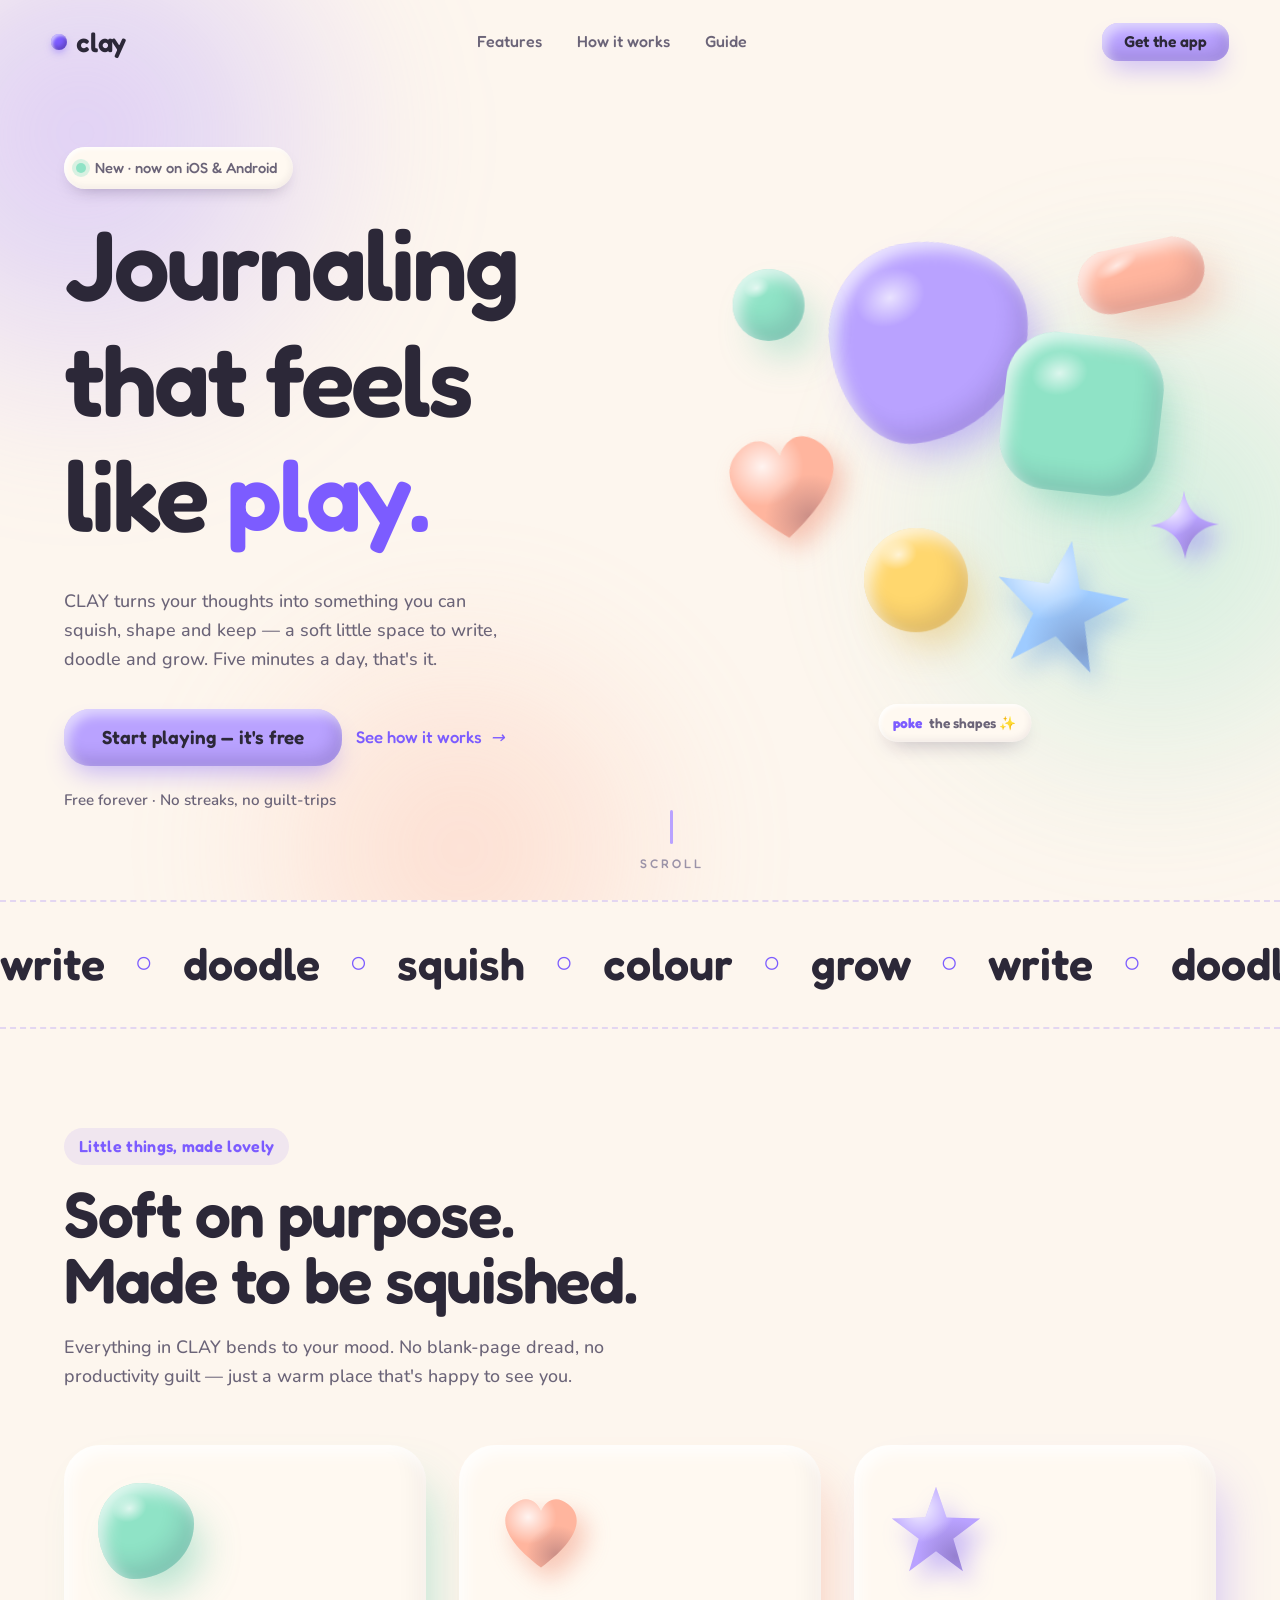
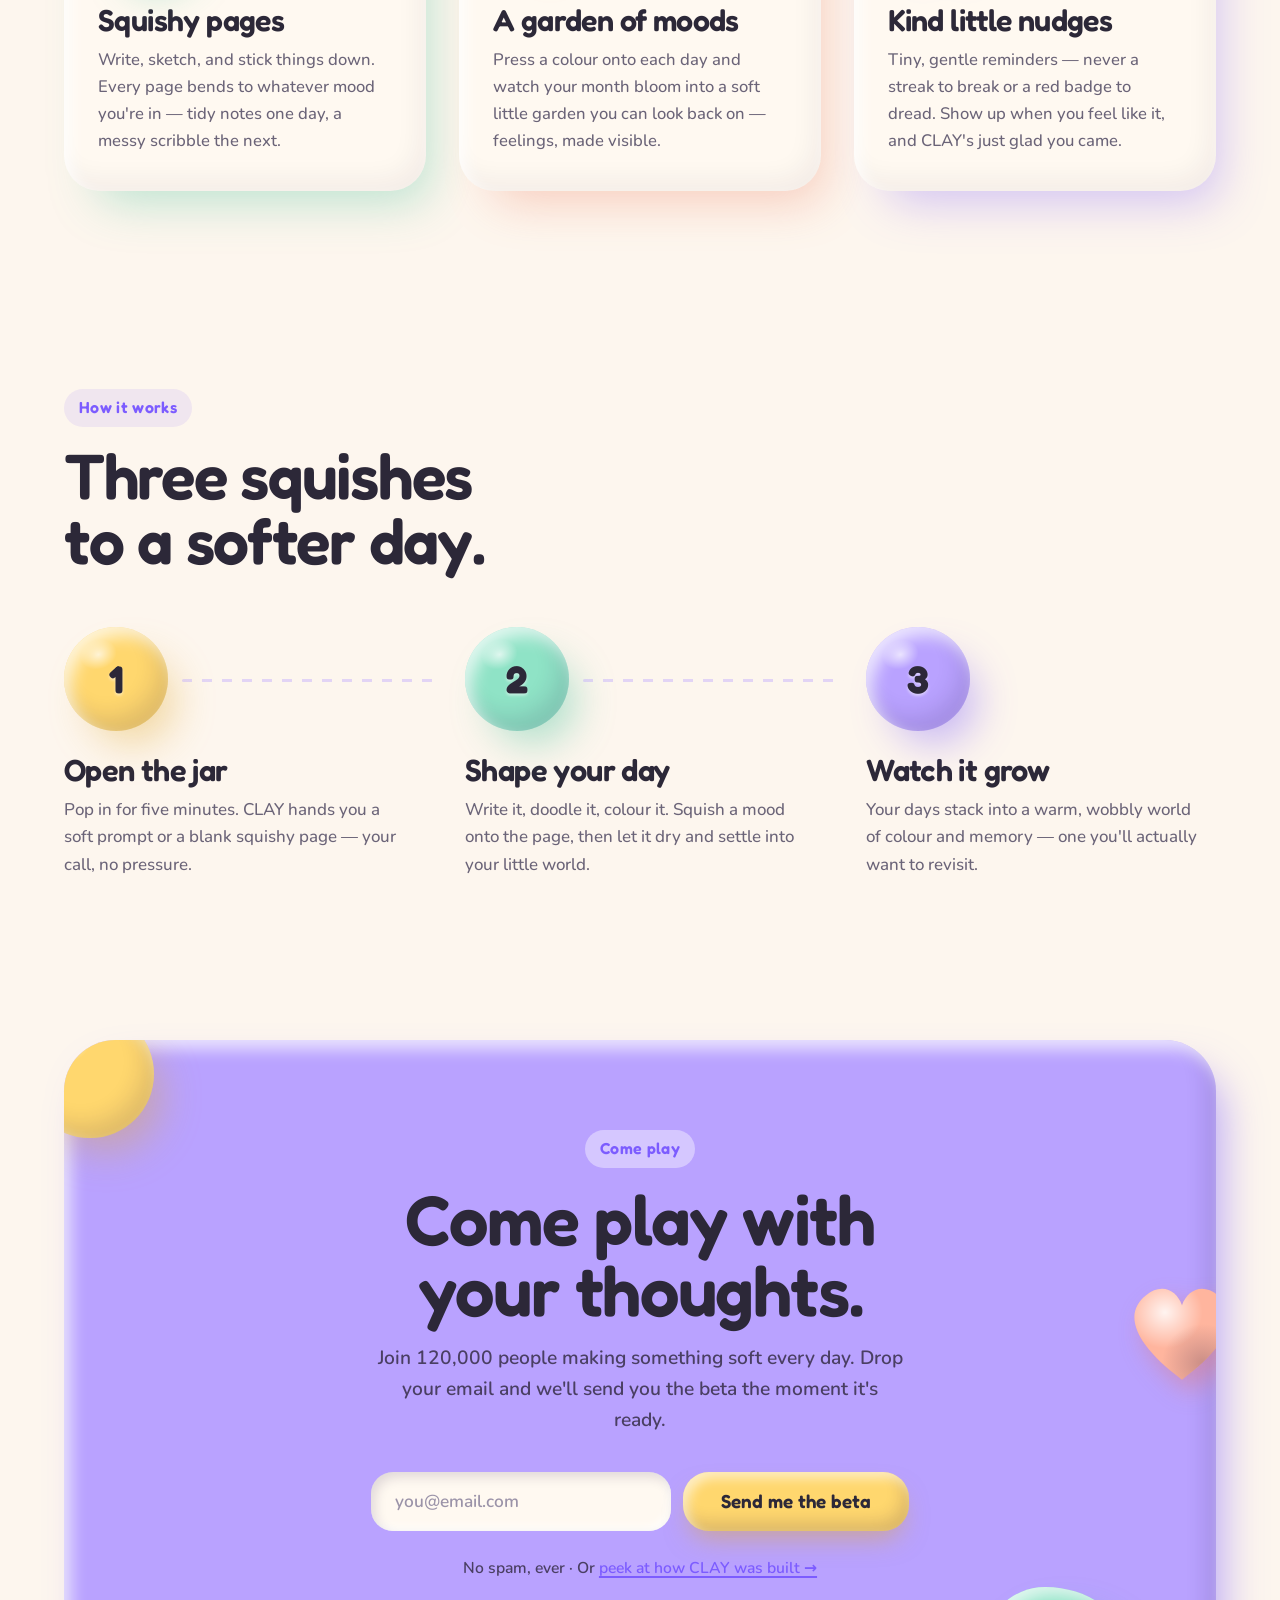
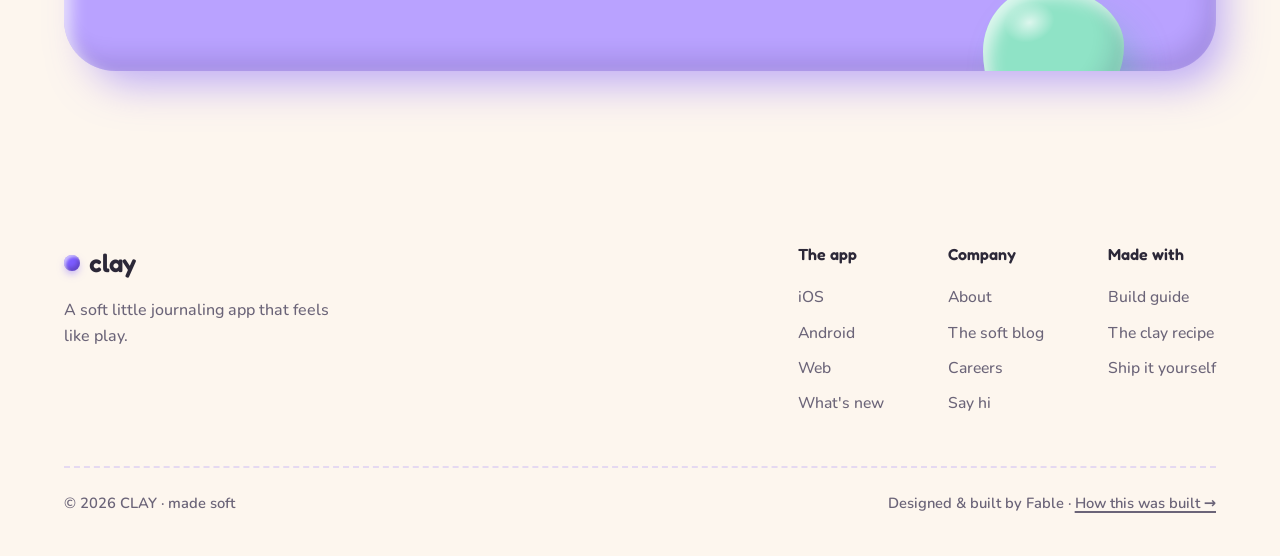
==== index.html @ 8eb6b9f1 "Ship fable-clay" ====
<!doctype html>
<html lang="en">
<head>
<meta charset="utf-8" />
<meta name="viewport" content="width=device-width, initial-scale=1" />
<title>CLAY — Journaling that feels like play</title>
<meta name="description" content="CLAY is a soft little journaling app that feels like play. Write, doodle and colour five minutes a day — no streaks, no pressure, just a warm wobbly world you'll want to revisit." />
<meta name="theme-color" content="#fdf6ee" />
<meta property="og:title" content="CLAY — Journaling that feels like play" />
<meta property="og:description" content="A soft little space to write, doodle and grow. Five minutes a day, no pressure." />
<link rel="preconnect" href="https://fonts.googleapis.com" />
<link rel="preconnect" href="https://fonts.gstatic.com" crossorigin />
<link href="https://fonts.googleapis.com/css2?family=Fredoka:wght@400;500;600;700&family=Nunito:wght@400;500;600;700;800&display=swap" rel="stylesheet" />
<link rel="stylesheet" href="./styles.css" />
</head>
<body>

<!-- shared clay gradients (highlight + press) used by the SVG star & heart shapes -->
<svg class="svg-defs" width="0" height="0" aria-hidden="true" focusable="false">
  <defs>
    <radialGradient id="clay-hi" cx="32%" cy="26%" r="72%">
      <stop offset="0%" stop-color="rgba(255,255,255,.85)" />
      <stop offset="55%" stop-color="rgba(255,255,255,0)" />
    </radialGradient>
    <radialGradient id="clay-lo" cx="72%" cy="82%" r="70%">
      <stop offset="0%" stop-color="rgba(34,18,58,.24)" />
      <stop offset="62%" stop-color="rgba(34,18,58,0)" />
    </radialGradient>
    <path id="geo-heart" d="M50 88 C 12 60, 4 36, 22 22 C 34 12, 46 18, 50 30 C 54 18, 66 12, 78 22 C 96 36, 88 60, 50 88 Z" />
    <polygon id="geo-star" points="50,4 61,36 96,37 68,58 78,92 50,71 22,92 32,58 4,37 39,36" />
    <path id="geo-spark" d="M50 6 C 54 32, 68 46, 94 50 C 68 54, 54 68, 50 94 C 46 68, 32 54, 6 50 C 32 46, 46 32, 50 6 Z" />
  </defs>
</svg>

<div class="bg-blobs" aria-hidden="true">
  <span class="bg-blob b1"></span>
  <span class="bg-blob b2"></span>
  <span class="bg-blob b3"></span>
</div>

<header class="nav" id="nav">
  <a class="brand" href="./" aria-label="CLAY home">
    <span class="brand-dot" aria-hidden="true"></span>
    clay
  </a>
  <nav class="nav-links" aria-label="Primary">
    <a href="#features">Features</a>
    <a href="#how">How it works</a>
    <a href="./guide/">Guide</a>
  </nav>
  <a class="clay-btn clay-btn-sm nav-cta" href="#get"><span>Get the app</span></a>
</header>

<main>
  <section class="hero">
    <div class="hero-inner">
      <div class="hero-copy">
        <p class="pill reveal">
          <span class="pill-dot" aria-hidden="true"></span>
          New · now on iOS &amp; Android
        </p>
        <h1 class="hero-title">
          <span class="line"><span>Journaling</span></span>
          <span class="line"><span>that feels</span></span>
          <span class="line"><span>like <em>play.</em></span></span>
        </h1>
        <p class="hero-sub reveal">CLAY turns your thoughts into something you can squish, shape
          and keep — a soft little space to write, doodle and grow. Five minutes a day, that's it.</p>
        <div class="hero-cta reveal">
          <a class="clay-btn clay-btn-lg" href="#get"><span>Start playing — it's free</span></a>
          <a class="clay-link" href="#how"><span>See how it works</span><i aria-hidden="true">→</i></a>
        </div>
        <p class="hero-note reveal">Free forever · No streaks, no guilt-trips</p>
      </div>

      <div class="hero-play reveal" aria-hidden="true">
        <div class="shape" data-depth="7" data-rot="-8" style="--x:26%;--y:2%;--w:clamp(112px,16vw,200px)">
          <div class="shape-in clay clay-blob t-lilac"></div>
        </div>
        <div class="shape" data-depth="12" data-rot="6" style="--x:60%;--y:22%;--w:clamp(94px,13vw,158px)">
          <div class="shape-in clay clay-squircle t-mint"></div>
        </div>
        <div class="shape" data-depth="16" data-rot="-5" style="--x:4%;--y:40%;--w:clamp(100px,12vw,140px)">
          <svg class="shape-in svg-clay t-peach" viewBox="0 0 100 100" aria-hidden="true">
            <use href="#geo-heart" class="s-base" />
            <use href="#geo-heart" fill="url(#clay-hi)" />
            <use href="#geo-heart" fill="url(#clay-lo)" />
          </svg>
        </div>
        <div class="shape" data-depth="14" data-rot="10" style="--x:56%;--y:60%;--w:clamp(104px,12.5vw,144px)">
          <svg class="shape-in svg-clay t-sky" viewBox="0 0 100 100" aria-hidden="true">
            <use href="#geo-star" class="s-base" />
            <use href="#geo-star" fill="url(#clay-hi)" />
            <use href="#geo-star" fill="url(#clay-lo)" />
          </svg>
        </div>
        <div class="shape" data-depth="22" data-rot="0" style="--x:32%;--y:58%;--w:clamp(76px,9vw,104px)">
          <div class="shape-in clay clay-circle t-sun"></div>
        </div>
        <div class="shape" data-depth="10" data-rot="-14" style="--x:74%;--y:2%;--w:clamp(92px,11vw,128px);--h:clamp(48px,5.5vw,64px)">
          <div class="shape-in clay clay-pill t-peach"></div>
        </div>
        <div class="shape" data-depth="26" data-rot="0" style="--x:8%;--y:10%;--w:clamp(50px,6vw,72px)">
          <div class="shape-in clay clay-circle t-mint"></div>
        </div>
        <div class="shape" data-depth="18" data-rot="0" style="--x:86%;--y:52%;--w:clamp(56px,6.5vw,78px)">
          <svg class="shape-in svg-clay t-lilac" viewBox="0 0 100 100" aria-hidden="true">
            <use href="#geo-spark" class="s-base" />
            <use href="#geo-spark" fill="url(#clay-hi)" />
            <use href="#geo-spark" fill="url(#clay-lo)" />
          </svg>
        </div>
        <p class="poke-hint"><b>poke</b> the shapes ✨</p>
      </div>
    </div>

    <div class="scroll-cue reveal" aria-hidden="true"><span></span>scroll</div>
  </section>

  <section class="sticker-strip" aria-hidden="true">
    <div class="sticker-track">
      <span>write</span><b>◦</b><span>doodle</span><b>◦</b><span>squish</span><b>◦</b><span>colour</span><b>◦</b><span>grow</span><b>◦</b>
      <span>write</span><b>◦</b><span>doodle</span><b>◦</b><span>squish</span><b>◦</b><span>colour</span><b>◦</b><span>grow</span><b>◦</b>
      <span>write</span><b>◦</b><span>doodle</span><b>◦</b><span>squish</span><b>◦</b><span>colour</span><b>◦</b><span>grow</span><b>◦</b>
    </div>
  </section>

  <section id="features" class="features">
    <div class="section-head">
      <p class="kicker reveal">Little things, made lovely</p>
      <h2 class="reveal">Soft on purpose.<br>Made to be squished.</h2>
      <p class="section-sub reveal">Everything in CLAY bends to your mood. No blank-page dread,
        no productivity guilt — just a warm place that's happy to see you.</p>
    </div>

    <div class="cards">
      <article class="card clay-card t-mint reveal" tabindex="0">
        <div class="card-icon">
          <div class="clay clay-blob t-mint"></div>
        </div>
        <h3>Squishy pages</h3>
        <p>Write, sketch, and stick things down. Every page bends to whatever mood you're in —
          tidy notes one day, a messy scribble the next.</p>
      </article>

      <article class="card clay-card t-peach reveal" tabindex="0">
        <div class="card-icon">
          <svg class="svg-clay t-peach" viewBox="0 0 100 100" aria-hidden="true">
            <use href="#geo-heart" class="s-base" />
            <use href="#geo-heart" fill="url(#clay-hi)" />
            <use href="#geo-heart" fill="url(#clay-lo)" />
          </svg>
        </div>
        <h3>A garden of moods</h3>
        <p>Press a colour onto each day and watch your month bloom into a soft little garden you
          can look back on — feelings, made visible.</p>
      </article>

      <article class="card clay-card t-lilac reveal" tabindex="0">
        <div class="card-icon">
          <svg class="svg-clay t-lilac" viewBox="0 0 100 100" aria-hidden="true">
            <use href="#geo-star" class="s-base" />
            <use href="#geo-star" fill="url(#clay-hi)" />
            <use href="#geo-star" fill="url(#clay-lo)" />
          </svg>
        </div>
        <h3>Kind little nudges</h3>
        <p>Tiny, gentle reminders — never a streak to break or a red badge to dread. Show up when
          you feel like it, and CLAY's just glad you came.</p>
      </article>
    </div>
  </section>

  <section id="how" class="how">
    <div class="section-head">
      <p class="kicker reveal">How it works</p>
      <h2 class="reveal">Three squishes<br>to a softer day.</h2>
    </div>

    <ol class="steps">
      <li class="step reveal">
        <div class="step-bubble">
          <div class="clay clay-circle t-sun"></div>
          <span class="step-no">1</span>
        </div>
        <h3>Open the jar</h3>
        <p>Pop in for five minutes. CLAY hands you a soft prompt or a blank squishy page —
          your call, no pressure.</p>
      </li>
      <li class="step reveal">
        <div class="step-bubble">
          <div class="clay clay-circle t-mint"></div>
          <span class="step-no">2</span>
        </div>
        <h3>Shape your day</h3>
        <p>Write it, doodle it, colour it. Squish a mood onto the page, then let it dry and
          settle into your little world.</p>
      </li>
      <li class="step reveal">
        <div class="step-bubble">
          <div class="clay clay-circle t-lilac"></div>
          <span class="step-no">3</span>
        </div>
        <h3>Watch it grow</h3>
        <p>Your days stack into a warm, wobbly world of colour and memory — one you'll
          actually want to revisit.</p>
      </li>
    </ol>
  </section>

  <section id="get" class="cta">
    <div class="cta-panel clay t-lilac">
      <div class="cta-shapes" aria-hidden="true">
        <div class="clay clay-circle t-sun cta-s1"></div>
        <svg class="svg-clay t-peach cta-s2" viewBox="0 0 100 100"><use href="#geo-heart" class="s-base"/><use href="#geo-heart" fill="url(#clay-hi)"/><use href="#geo-heart" fill="url(#clay-lo)"/></svg>
        <div class="clay clay-blob t-mint cta-s3"></div>
      </div>
      <p class="kicker">Come play</p>
      <h2>Come play with<br>your thoughts.</h2>
      <p class="cta-sub">Join 120,000 people making something soft every day. Drop your email and
        we'll send you the beta the moment it's ready.</p>
      <form class="cta-form" onsubmit="return false;">
        <label class="visually-hidden" for="cta-email">Your email address</label>
        <input id="cta-email" type="email" placeholder="you@email.com" autocomplete="email" />
        <button class="clay-btn clay-btn-lg" type="submit"><span>Send me the beta</span></button>
      </form>
      <p class="cta-note">No spam, ever · Or <a href="./guide/">peek at how CLAY was built →</a></p>
    </div>
  </section>
</main>

<footer class="footer">
  <div class="footer-top">
    <div class="foot-brand">
      <a class="brand" href="./" aria-label="CLAY home"><span class="brand-dot" aria-hidden="true"></span>clay</a>
      <p>A soft little journaling app that feels like play.</p>
    </div>
    <nav class="foot-cols" aria-label="Footer">
      <div class="foot-col">
        <p class="foot-h">The app</p>
        <a href="#get">iOS</a>
        <a href="#get">Android</a>
        <a href="#get">Web</a>
        <a href="#features">What's new</a>
      </div>
      <div class="foot-col">
        <p class="foot-h">Company</p>
        <a href="#how">About</a>
        <a href="#how">The soft blog</a>
        <a href="#get">Careers</a>
        <a href="#get">Say hi</a>
      </div>
      <div class="foot-col">
        <p class="foot-h">Made with</p>
        <a href="./guide/">Build guide</a>
        <a href="./guide/">The clay recipe</a>
        <a href="./guide/">Ship it yourself</a>
      </div>
    </nav>
  </div>
  <div class="footer-bottom">
    <span>© 2026 CLAY · made soft</span>
    <span>Designed &amp; built by Fable · <a href="./guide/">How this was built →</a></span>
  </div>
</footer>

<script src="./main.js"></script>
</body>
</html>
---- styles.css ----
/* ============================================================
   CLAY — claymorphism showcase
   Signature: soft 3D "clay" shapes built purely from CSS
   box-shadows (outer soft drop + inner light highlight +
   inner dark press) on candy pastels over soft cream.
   ============================================================ */

:root{
  --cream:#fdf6ee;
  --cream-2:#fff9f1;
  --ink:#2c2838;
  --ink-soft:#6b6478;
  --ink-faint:#9b93a8;

  --lilac:#b9a2ff;
  --mint:#8fe3c6;
  --peach:#ffb59e;
  --sky:#9ecbff;
  --sun:#ffd76e;
  --grape:#7c5cff;      /* deeper accent for text/links/emphasis */

  /* clay shading — shared across every shape */
  --clay-hi:rgba(255,255,255,.72);
  --clay-lo:rgba(38,20,64,.14);

  --max:1240px;
  --ease:cubic-bezier(.22,1,.36,1);
  --bounce:cubic-bezier(.34,1.56,.64,1);
  --bounce-soft:cubic-bezier(.34,1.4,.64,1);
}

*{box-sizing:border-box;margin:0;padding:0}
html{scroll-behavior:smooth;-webkit-text-size-adjust:100%}
body{
  background:var(--cream);
  color:var(--ink);
  font-family:"Nunito",system-ui,-apple-system,"Segoe UI",sans-serif;
  font-weight:500;
  font-size:clamp(1rem,1.05vw,1.08rem);
  line-height:1.62;
  overflow-x:hidden;
  -webkit-font-smoothing:antialiased;
}
a{color:inherit;text-decoration:none}
h1,h2,h3{font-family:"Fredoka",system-ui,sans-serif;font-weight:600;letter-spacing:-.02em;line-height:1;color:var(--ink)}
em{font-style:normal}
::selection{background:var(--sun);color:var(--ink)}
.visually-hidden{position:absolute!important;width:1px;height:1px;padding:0;margin:-1px;overflow:hidden;clip:rect(0 0 0 0);white-space:nowrap;border:0}
.svg-defs{position:absolute;width:0;height:0;overflow:hidden}

/* soft ambient background blobs */
.bg-blobs{position:fixed;inset:0;z-index:-1;pointer-events:none;overflow:hidden}
.bg-blob{position:absolute;border-radius:50%;filter:blur(60px);opacity:.5}
.bg-blob.b1{width:46vw;height:46vw;left:-12vw;top:-8vw;background:radial-gradient(circle at 40% 40%,var(--lilac),transparent 68%)}
.bg-blob.b2{width:52vw;height:52vw;right:-16vw;top:22vh;background:radial-gradient(circle at 50% 50%,var(--mint),transparent 66%);opacity:.42}
.bg-blob.b3{width:44vw;height:44vw;left:14vw;bottom:-18vw;background:radial-gradient(circle at 50% 50%,var(--peach),transparent 66%);opacity:.4}

/* ---------- tone helpers (set base colour + tinted drop shadow) ---------- */
.t-lilac{--tone:var(--lilac);--sh:rgba(124,92,255,.42)}
.t-mint {--tone:var(--mint); --sh:rgba(56,190,150,.40)}
.t-peach{--tone:var(--peach);--sh:rgba(236,116,84,.38)}
.t-sky  {--tone:var(--sky);  --sh:rgba(96,150,224,.42)}
.t-sun  {--tone:var(--sun);  --sh:rgba(226,168,40,.40)}

/* ============================================================
   THE CLAY RECIPE — the signature technique
   ============================================================ */
.clay{
  background:var(--tone,var(--lilac));
  box-shadow:
    16px 22px 40px -10px var(--sh,rgba(124,92,255,.4)),   /* outer soft drop shadow */
    inset 7px 9px 16px var(--clay-hi),                     /* top-left light highlight */
    inset -9px -13px 22px var(--clay-lo);                  /* bottom-right pressed edge */
}
.clay-blob{border-radius:44% 56% 63% 37% / 46% 42% 58% 54%}
.clay-squircle{border-radius:32%}
.clay-circle{border-radius:50%}
.clay-pill{border-radius:999px}

/* glazed toy sheen — a soft specular speck in the top-left of each solid shape */
.clay-blob,.clay-squircle,.clay-circle,.clay-pill{position:relative;isolation:isolate}
.clay-blob::before,.clay-squircle::before,.clay-circle::before,.clay-pill::before{
  content:"";position:absolute;top:12%;left:15%;width:36%;height:28%;border-radius:50%;
  background:radial-gradient(closest-side,rgba(255,255,255,.92),rgba(255,255,255,0));
  opacity:.75;pointer-events:none;transform:rotate(-18deg)}

/* clay treatment for clip-defying shapes (star / heart / spark) via SVG */
.svg-clay{display:block;width:100%;height:100%;overflow:visible;
  filter:drop-shadow(9px 13px 12px var(--sh,rgba(124,92,255,.4)))}
.svg-clay .s-base{fill:var(--tone,var(--lilac))}

/* ============================================================
   BUTTONS — squishy clay
   ============================================================ */
.clay-btn{
  --tone:var(--lilac);--sh:rgba(124,92,255,.44);
  display:inline-flex;align-items:center;justify-content:center;gap:.5em;
  font-family:"Fredoka",system-ui,sans-serif;font-weight:600;
  color:var(--ink);background:var(--tone);
  border:0;cursor:pointer;line-height:1;text-align:center;
  padding:16px 30px;border-radius:22px;font-size:1.05rem;
  box-shadow:
    0 14px 26px -8px var(--sh),
    inset 5px 6px 12px rgba(255,255,255,.6),
    inset -6px -9px 16px rgba(38,20,64,.16);
  transition:transform .34s var(--bounce),box-shadow .34s var(--ease);
  will-change:transform;
}
.clay-btn:hover{
  transform:translateY(-4px) scale(1.03) rotate(-.5deg);
  box-shadow:
    0 24px 36px -8px var(--sh),
    inset 6px 8px 14px rgba(255,255,255,.72),
    inset -7px -10px 18px rgba(38,20,64,.16);
}
.clay-btn:active{
  transform:translateY(2px) scale(.95);
  box-shadow:
    0 5px 12px -6px var(--sh),
    inset 7px 9px 18px rgba(38,20,64,.22),
    inset -5px -6px 12px rgba(255,255,255,.5);
}
.clay-btn-lg{padding:19px 38px;font-size:1.18rem;border-radius:26px}
.clay-btn-sm{padding:11px 22px;font-size:.98rem;border-radius:16px}

.clay-link{
  display:inline-flex;align-items:center;gap:.5em;
  font-family:"Fredoka",system-ui,sans-serif;font-weight:500;font-size:1.05rem;
  color:var(--grape);padding:14px 6px;
}
.clay-link i{transition:transform .35s var(--bounce)}
.clay-link:hover i{transform:translateX(6px)}

/* ============================================================
   NAV
   ============================================================ */
.nav{
  position:fixed;top:0;left:0;right:0;z-index:100;
  display:flex;align-items:center;justify-content:space-between;gap:18px;
  padding:20px clamp(18px,4vw,52px);
  transition:padding .4s var(--ease),background .4s var(--ease);
}
.nav.scrolled{
  background:rgba(253,246,238,.82);
  backdrop-filter:blur(14px) saturate(1.4);-webkit-backdrop-filter:blur(14px) saturate(1.4);
  padding-top:12px;padding-bottom:12px;
  box-shadow:0 8px 24px -16px rgba(38,20,64,.5);
}
.brand{
  display:inline-flex;align-items:center;gap:9px;
  font-family:"Fredoka",system-ui,sans-serif;font-weight:600;font-size:1.7rem;
  letter-spacing:-.01em;color:var(--ink);
}
.brand-dot{
  width:16px;height:16px;border-radius:50%;background:var(--grape);
  box-shadow:inset 2px 2px 3px rgba(255,255,255,.6),inset -2px -3px 4px rgba(38,20,64,.3),0 4px 8px -2px rgba(124,92,255,.6);
}
.nav-links{display:flex;gap:clamp(14px,2.4vw,34px);align-items:center;
  font-family:"Fredoka",system-ui,sans-serif;font-weight:500;font-size:1rem}
.nav-links a{color:var(--ink-soft);padding:6px 2px;transition:color .25s}
.nav-links a:hover{color:var(--grape)}
.nav-cta{margin-left:4px}
@media(max-width:760px){
  .nav-links{gap:14px;font-size:.94rem}
  .nav-links a:not(:last-child){display:none}   /* keep Guide + brand + CTA */
}

/* ============================================================
   HERO
   ============================================================ */
.hero{
  position:relative;min-height:100svh;display:flex;align-items:center;
  padding:120px clamp(18px,5vw,64px) 60px;
}
.hero-inner{
  width:100%;max-width:var(--max);margin:0 auto;
  display:grid;grid-template-columns:1.05fr .95fr;align-items:center;gap:clamp(24px,4vw,60px);
}
.pill{
  display:inline-flex;align-items:center;gap:9px;
  background:var(--cream-2);color:var(--ink-soft);
  font-family:"Fredoka",system-ui,sans-serif;font-weight:500;font-size:.92rem;
  padding:9px 16px 9px 12px;border-radius:999px;margin-bottom:1.6rem;
  box-shadow:0 8px 18px -10px rgba(38,20,64,.4),inset 2px 2px 4px rgba(255,255,255,.9),inset -2px -3px 6px rgba(38,20,64,.05);
}
.pill-dot{width:10px;height:10px;border-radius:50%;background:var(--mint);
  box-shadow:0 0 0 4px rgba(143,227,198,.35)}
.hero-title{font-size:clamp(2.9rem,8.4vw,6.2rem);line-height:1;letter-spacing:-.03em}
.hero-title .line{display:block;overflow:hidden;padding-bottom:.16em}
.hero-title .line>span{display:inline-block}
.hero-title em{color:var(--grape)}
.hero-sub{max-width:40ch;margin:1.7rem 0 2.2rem;color:var(--ink-soft);font-size:clamp(1.05rem,1.4vw,1.22rem)}
.hero-cta{display:flex;align-items:center;gap:8px;flex-wrap:wrap}
.hero-note{margin-top:1.4rem;color:var(--ink-soft);font-size:.95rem;font-weight:600}

/* the floating clay composition */
.hero-play{position:relative;height:clamp(360px,40vw,560px);pointer-events:none}
.shape{position:absolute;left:var(--x);top:var(--y);width:var(--w);height:var(--h,var(--w));
  will-change:transform;pointer-events:auto;cursor:pointer;touch-action:manipulation;
  -webkit-tap-highlight-color:transparent}
.shape-in{display:block;width:100%;height:100%}
.shape-in.clay{width:100%;height:100%}

/* "poke me" affordance — appears once the hero settles */
.poke-hint{position:absolute;left:50%;bottom:-6px;transform:translateX(-50%);
  display:inline-flex;align-items:center;gap:7px;pointer-events:none;
  font-family:"Fredoka",system-ui,sans-serif;font-weight:600;font-size:.86rem;color:var(--ink-soft);
  background:var(--cream-2);padding:8px 15px;border-radius:999px;white-space:nowrap;
  box-shadow:0 10px 22px -12px rgba(38,20,64,.4),inset 2px 2px 4px rgba(255,255,255,.9),inset -2px -3px 6px rgba(38,20,64,.06)}
.poke-hint b{color:var(--grape);font-weight:700}
.js .poke-hint{opacity:0;transform:translateX(-50%) translateY(10px)}
.hero.loaded .poke-hint{opacity:1;transform:translateX(-50%) translateY(0);
  transition:opacity .8s var(--ease) 1.1s,transform .8s var(--bounce) 1.1s}
@media(pointer:coarse){.poke-hint b::after{content:" (tap!)"}}

.scroll-cue{position:absolute;bottom:26px;left:50%;transform:translateX(-50%);
  display:flex;flex-direction:column;align-items:center;gap:10px;
  font-family:"Fredoka",system-ui,sans-serif;font-size:.78rem;letter-spacing:.24em;
  text-transform:uppercase;color:var(--ink-faint)}
.scroll-cue span{width:3px;height:34px;border-radius:3px;background:var(--lilac);
  animation:cue 2s var(--ease) infinite}
@keyframes cue{0%{transform:scaleY(.3);transform-origin:top;opacity:.5}
  45%{transform:scaleY(1);transform-origin:top;opacity:1}
  55%{transform:scaleY(1);transform-origin:bottom}
  100%{transform:scaleY(.3);transform-origin:bottom;opacity:.5}}

/* ============================================================
   STICKER STRIP (marquee)
   ============================================================ */
.sticker-strip{overflow:hidden;padding:26px 0;white-space:nowrap;
  border-top:2px dashed rgba(124,92,255,.2);border-bottom:2px dashed rgba(124,92,255,.2)}
.sticker-track{display:inline-flex;align-items:center;gap:1.6rem;
  animation:slide 26s linear infinite;
  font-family:"Fredoka",system-ui,sans-serif;font-weight:600;
  font-size:clamp(1.6rem,4.5vw,2.8rem);color:var(--ink)}
.sticker-track b{color:var(--grape);font-weight:400}
@keyframes slide{to{transform:translateX(-33.333%)}}

/* ============================================================
   SECTIONS
   ============================================================ */
section{padding:clamp(72px,11vh,150px) clamp(18px,5vw,64px)}
.section-head{max-width:var(--max);margin:0 auto 3.4rem}
.kicker{display:inline-block;font-family:"Fredoka",system-ui,sans-serif;font-weight:600;
  color:var(--grape);font-size:1rem;letter-spacing:.02em;margin-bottom:1rem;
  background:rgba(124,92,255,.1);padding:6px 15px;border-radius:999px}
h2{font-size:clamp(2.2rem,5.6vw,4rem);line-height:1.02}
.section-sub{max-width:52ch;margin-top:1.3rem;color:var(--ink-soft);font-size:clamp(1.05rem,1.4vw,1.2rem)}

/* ---------- features ---------- */
.features{position:relative}
.cards{max-width:var(--max);margin:0 auto;display:grid;grid-template-columns:repeat(3,1fr);gap:clamp(20px,2.6vw,34px)}
.card{
  --sh:rgba(124,92,255,.34);
  position:relative;background:var(--cream-2);border-radius:36px;
  padding:38px 34px 36px;overflow:hidden;
  box-shadow:
    18px 26px 48px -16px var(--sh),
    inset 6px 8px 16px rgba(255,255,255,.9),
    inset -8px -12px 24px rgba(38,20,64,.05);
  transition:transform .45s var(--bounce-soft),box-shadow .45s var(--ease);
}
.card.t-mint{--sh:rgba(56,190,150,.34)}
.card.t-peach{--sh:rgba(236,116,84,.32)}
.card.t-lilac{--sh:rgba(124,92,255,.34)}
.card:hover,.card:focus-visible{
  transform:translateY(-10px) scale(1.02) rotate(-.6deg);
  box-shadow:
    22px 34px 58px -16px var(--sh),
    inset 6px 8px 16px rgba(255,255,255,.9),
    inset -8px -12px 24px rgba(38,20,64,.05);
}
.card-icon{width:clamp(78px,8vw,96px);height:clamp(78px,8vw,96px);margin-bottom:26px}
.card-icon>.clay{width:100%;height:100%}
.card-icon>.svg-clay{width:100%;height:100%}
.card h3{font-size:clamp(1.5rem,2.4vw,1.9rem);margin-bottom:.7rem}
.card p{color:var(--ink-soft);font-size:1.04rem}

/* ---------- how it works ---------- */
.how{position:relative}
.steps{max-width:var(--max);margin:0 auto;list-style:none;
  display:grid;grid-template-columns:repeat(3,1fr);gap:clamp(24px,4vw,56px)}
.step{position:relative}
.step-bubble{position:relative;width:clamp(84px,9vw,104px);height:clamp(84px,9vw,104px);margin-bottom:24px}
.step-bubble>.clay{width:100%;height:100%}
.step-no{position:absolute;inset:0;display:grid;place-items:center;
  font-family:"Fredoka",system-ui,sans-serif;font-weight:700;
  font-size:clamp(2rem,3vw,2.6rem);color:var(--ink);
  text-shadow:0 2px 3px rgba(255,255,255,.5)}
.step h3{font-size:clamp(1.5rem,2.4vw,2rem);margin-bottom:.6rem}
.step p{color:var(--ink-soft);font-size:1.06rem;max-width:34ch}
.step::after{content:"";position:absolute;top:clamp(42px,4.5vw,52px);
  left:calc(clamp(84px,9vw,104px) + 14px);right:-28px;height:3px;
  background:repeating-linear-gradient(90deg,var(--lilac) 0 10px,transparent 10px 20px);
  opacity:.4;border-radius:3px}
.step:last-child::after{display:none}

/* ---------- CTA band ---------- */
.cta{padding-top:clamp(40px,7vh,90px)}
.cta-panel{
  --tone:var(--lilac);--sh:rgba(124,92,255,.5);
  position:relative;max-width:var(--max);margin:0 auto;overflow:hidden;
  border-radius:clamp(30px,4vw,52px);
  padding:clamp(48px,7vw,92px) clamp(28px,6vw,80px);
  text-align:center;
}
.cta-panel .kicker{background:rgba(255,255,255,.4);color:var(--grape)}
.cta-panel h2{font-size:clamp(2.3rem,6vw,4.4rem);margin-bottom:1rem;position:relative;z-index:2}
.cta-sub{max-width:44ch;margin:0 auto 2.2rem;color:#4a3f63;font-size:clamp(1.05rem,1.5vw,1.24rem);
  position:relative;z-index:2;font-weight:600}
.cta-form{display:flex;gap:12px;justify-content:center;flex-wrap:wrap;position:relative;z-index:2}
.cta-form input{
  font-family:"Nunito",system-ui,sans-serif;font-weight:600;font-size:1.08rem;color:var(--ink);
  background:var(--cream-2);border:0;border-radius:22px;padding:18px 24px;min-width:min(300px,80vw);
  box-shadow:inset 4px 5px 12px rgba(38,20,64,.14),inset -3px -4px 10px rgba(255,255,255,.85);
  outline:none;
}
.cta-form input::placeholder{color:var(--ink-faint)}
.cta-form input:focus-visible{box-shadow:inset 4px 5px 12px rgba(38,20,64,.14),inset -3px -4px 10px rgba(255,255,255,.85),0 0 0 3px var(--grape)}
.cta-form .clay-btn{--tone:var(--sun);--sh:rgba(226,168,40,.5)}
.cta-note{margin-top:1.6rem;color:#4a3f63;font-size:.98rem;position:relative;z-index:2;font-weight:600}
.cta-note a{color:var(--grape);text-decoration:underline;text-decoration-thickness:2px;text-underline-offset:3px}
/* decorative shapes peeking from the CTA panel edges */
.cta-shapes{position:absolute;inset:0;pointer-events:none;z-index:1}
.cta-shapes>*{position:absolute}
.cta-s1{width:clamp(80px,10vw,140px);height:clamp(80px,10vw,140px);left:-38px;top:-30px}
.cta-s2{width:clamp(84px,10vw,150px);height:clamp(84px,10vw,150px);right:-30px;top:36%}
.cta-s3{width:clamp(90px,11vw,160px);height:clamp(90px,11vw,160px);right:8%;bottom:-56px}

/* ============================================================
   FOOTER
   ============================================================ */
.footer{padding:clamp(56px,8vh,96px) clamp(18px,5vw,64px) 40px}
.footer-top{max-width:var(--max);margin:0 auto;display:flex;justify-content:space-between;
  gap:40px;flex-wrap:wrap;padding-bottom:44px;border-bottom:2px dashed rgba(124,92,255,.18)}
.foot-brand{max-width:280px}
.foot-brand .brand{font-size:1.6rem;margin-bottom:14px}
.foot-brand p{color:var(--ink-soft);font-size:1rem}
.foot-cols{display:flex;gap:clamp(28px,5vw,72px);flex-wrap:wrap}
.foot-h{font-family:"Fredoka",system-ui,sans-serif;font-weight:600;color:var(--ink);
  font-size:1rem;margin-bottom:12px}
.foot-col a{display:block;color:var(--ink-soft);font-size:.98rem;padding:5px 0;transition:color .25s}
.foot-col a:hover{color:var(--grape)}
.footer-bottom{max-width:var(--max);margin:24px auto 0;display:flex;justify-content:space-between;
  gap:12px;flex-wrap:wrap;color:var(--ink-soft);font-size:.92rem;font-weight:600}
.footer-bottom a{color:var(--ink-soft);text-decoration:underline;text-decoration-thickness:2px;text-underline-offset:3px}

/* ============================================================
   REVEAL + HERO INTRO
   (hidden ONLY under .js, so a JS failure never hides content)
   ============================================================ */
.js .reveal{opacity:0;transform:translateY(26px);
  transition:opacity .9s var(--ease),transform .9s var(--ease)}
.js .reveal.is-in{opacity:1;transform:none}

/* hero — compositor-driven intro keyed on .loaded */
.js .hero .reveal{opacity:0;transform:translateY(20px)}
.js .hero-title .line>span{transform:translateY(112%);
  transition:transform 1.05s var(--bounce-soft)}
.js .hero .shape-in{opacity:0;transform:scale(.35)}

.hero.loaded .reveal{opacity:1;transform:none;
  transition:opacity .9s var(--ease),transform .9s var(--ease)}
.hero.loaded .hero-title .line>span{transform:translateY(0)}
.hero.loaded .shape-in{opacity:1;transform:scale(1);
  transition:opacity .7s var(--ease),transform .95s var(--bounce)}

/* intro stagger */
.hero .pill{transition-delay:.05s}
.hero .line:nth-of-type(1)>span{transition-delay:.14s}
.hero .line:nth-of-type(2)>span{transition-delay:.24s}
.hero .line:nth-of-type(3)>span{transition-delay:.34s}
.hero .hero-sub{transition-delay:.5s}
.hero .hero-cta{transition-delay:.62s}
.hero .hero-note{transition-delay:.72s}
.hero .hero-play{transition-delay:.2s}
.hero.loaded .shape:nth-child(1) .shape-in{transition-delay:.28s}
.hero.loaded .shape:nth-child(2) .shape-in{transition-delay:.36s}
.hero.loaded .shape:nth-child(3) .shape-in{transition-delay:.44s}
.hero.loaded .shape:nth-child(4) .shape-in{transition-delay:.52s}
.hero.loaded .shape:nth-child(5) .shape-in{transition-delay:.6s}
.hero.loaded .shape:nth-child(6) .shape-in{transition-delay:.4s}
.hero.loaded .shape:nth-child(7) .shape-in{transition-delay:.48s}
.hero.loaded .shape:nth-child(8) .shape-in{transition-delay:.56s}
.hero .scroll-cue{transition-delay:1s}

/* stagger the feature/step reveals a touch */
.cards .card:nth-child(2){transition-delay:.1s}
.cards .card:nth-child(3){transition-delay:.2s}
.steps .step:nth-child(2){transition-delay:.12s}
.steps .step:nth-child(3){transition-delay:.24s}

/* ============================================================
   FOCUS
   ============================================================ */
a:focus-visible,button:focus-visible,.card:focus-visible,input:focus-visible{
  outline:3px solid var(--grape);outline-offset:4px;border-radius:14px;
}

/* ============================================================
   RESPONSIVE
   ============================================================ */
@media(max-width:960px){
  .hero-inner{grid-template-columns:1fr;gap:20px}
  .hero{padding-top:104px}
  .hero-play{height:clamp(300px,58vw,400px);max-width:520px;margin:8px auto 0;width:100%}
  .cards{grid-template-columns:repeat(2,1fr)}
  .steps{grid-template-columns:1fr;gap:36px}
  .step::after{display:none}
}
@media(max-width:640px){
  .cards{grid-template-columns:1fr;max-width:440px}
  .hero-play{height:340px}
  .footer-top{flex-direction:column;gap:32px}
}

/* ============================================================
   REDUCED MOTION — stop all motion, force content visible
   ============================================================ */
@media (prefers-reduced-motion:reduce){
  html{scroll-behavior:auto}
  *{animation-duration:.001ms!important;animation-iteration-count:1!important;
    transition-duration:.001ms!important}
  .js .reveal,.js .reveal.is-in,.reveal,.hero .reveal{opacity:1!important;transform:none!important}
  .js .hero-title .line>span{transform:none!important}
  .js .hero .shape-in,.shape-in{opacity:1!important;transform:none!important}
  .poke-hint{display:none!important}   /* poke does nothing under reduced motion — don't advertise it */
  .shape{cursor:default}
  .sticker-track,.scroll-cue span{animation:none!important}
}
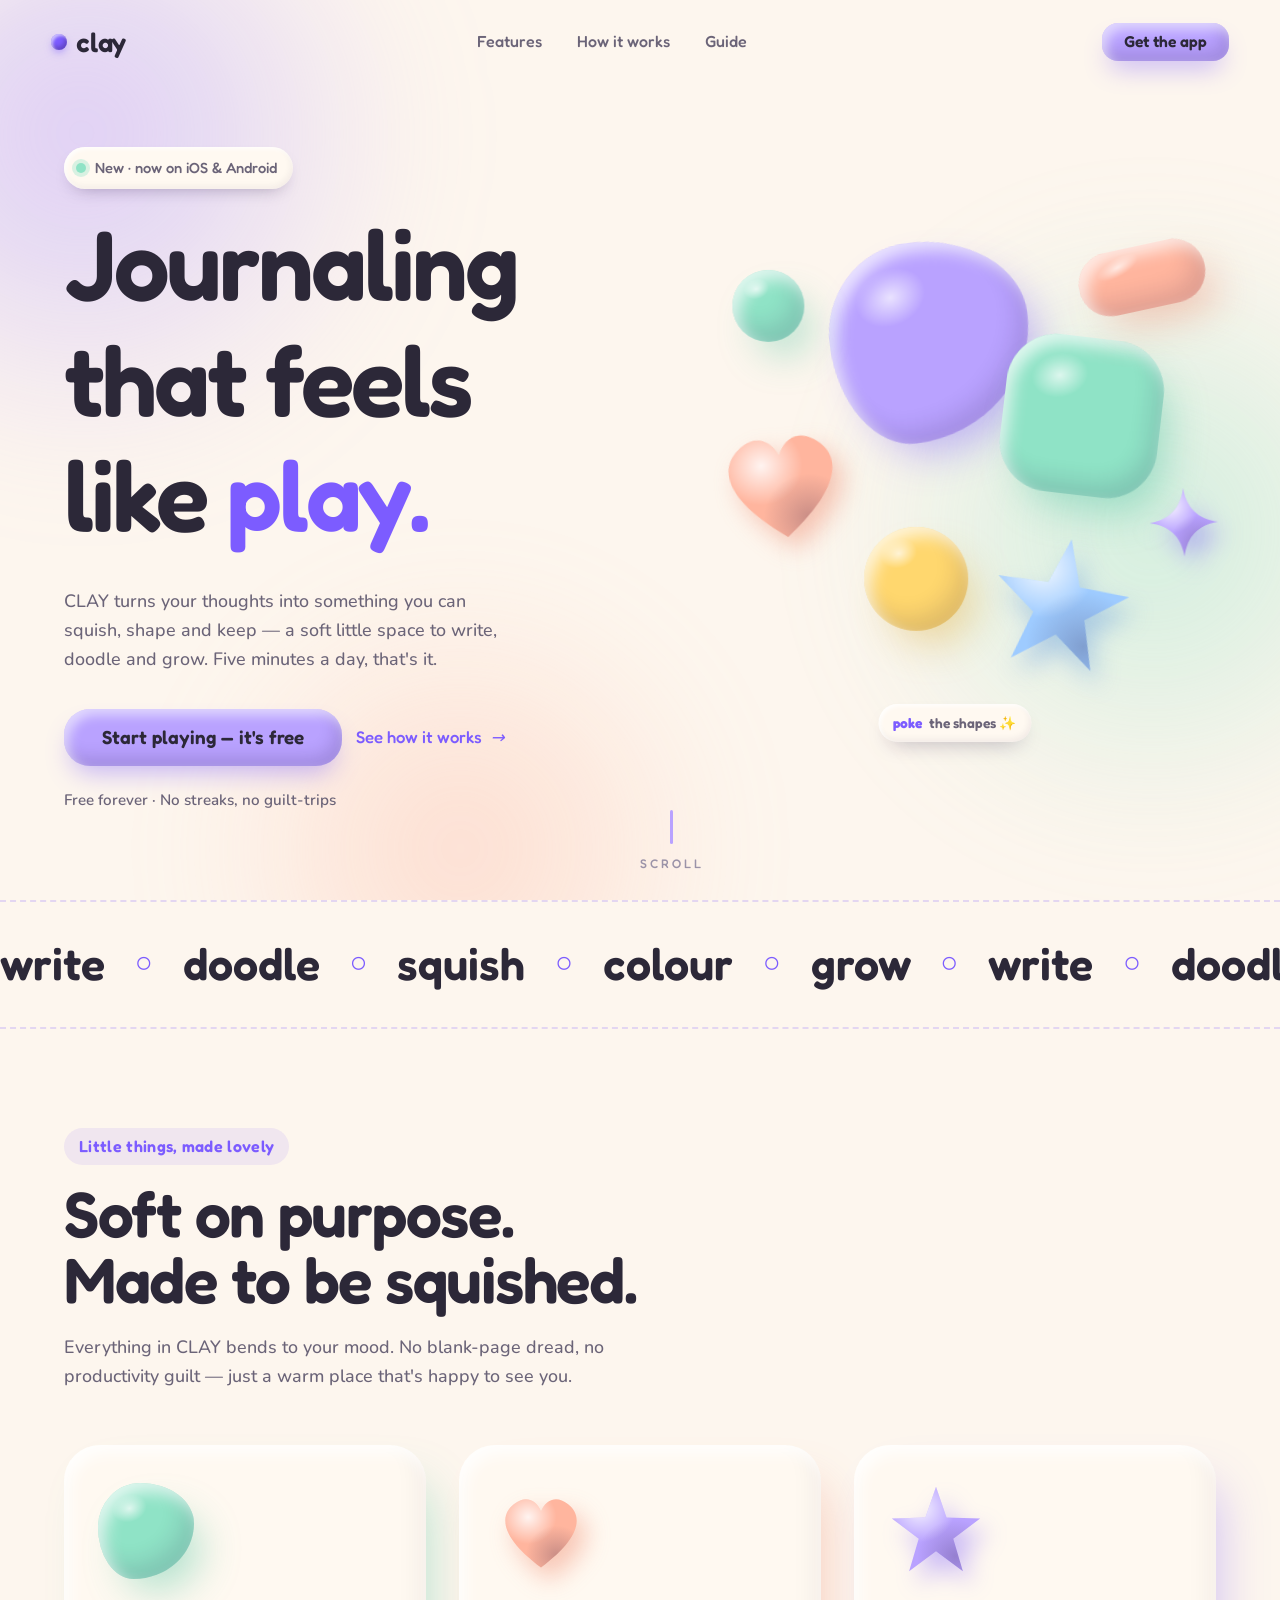
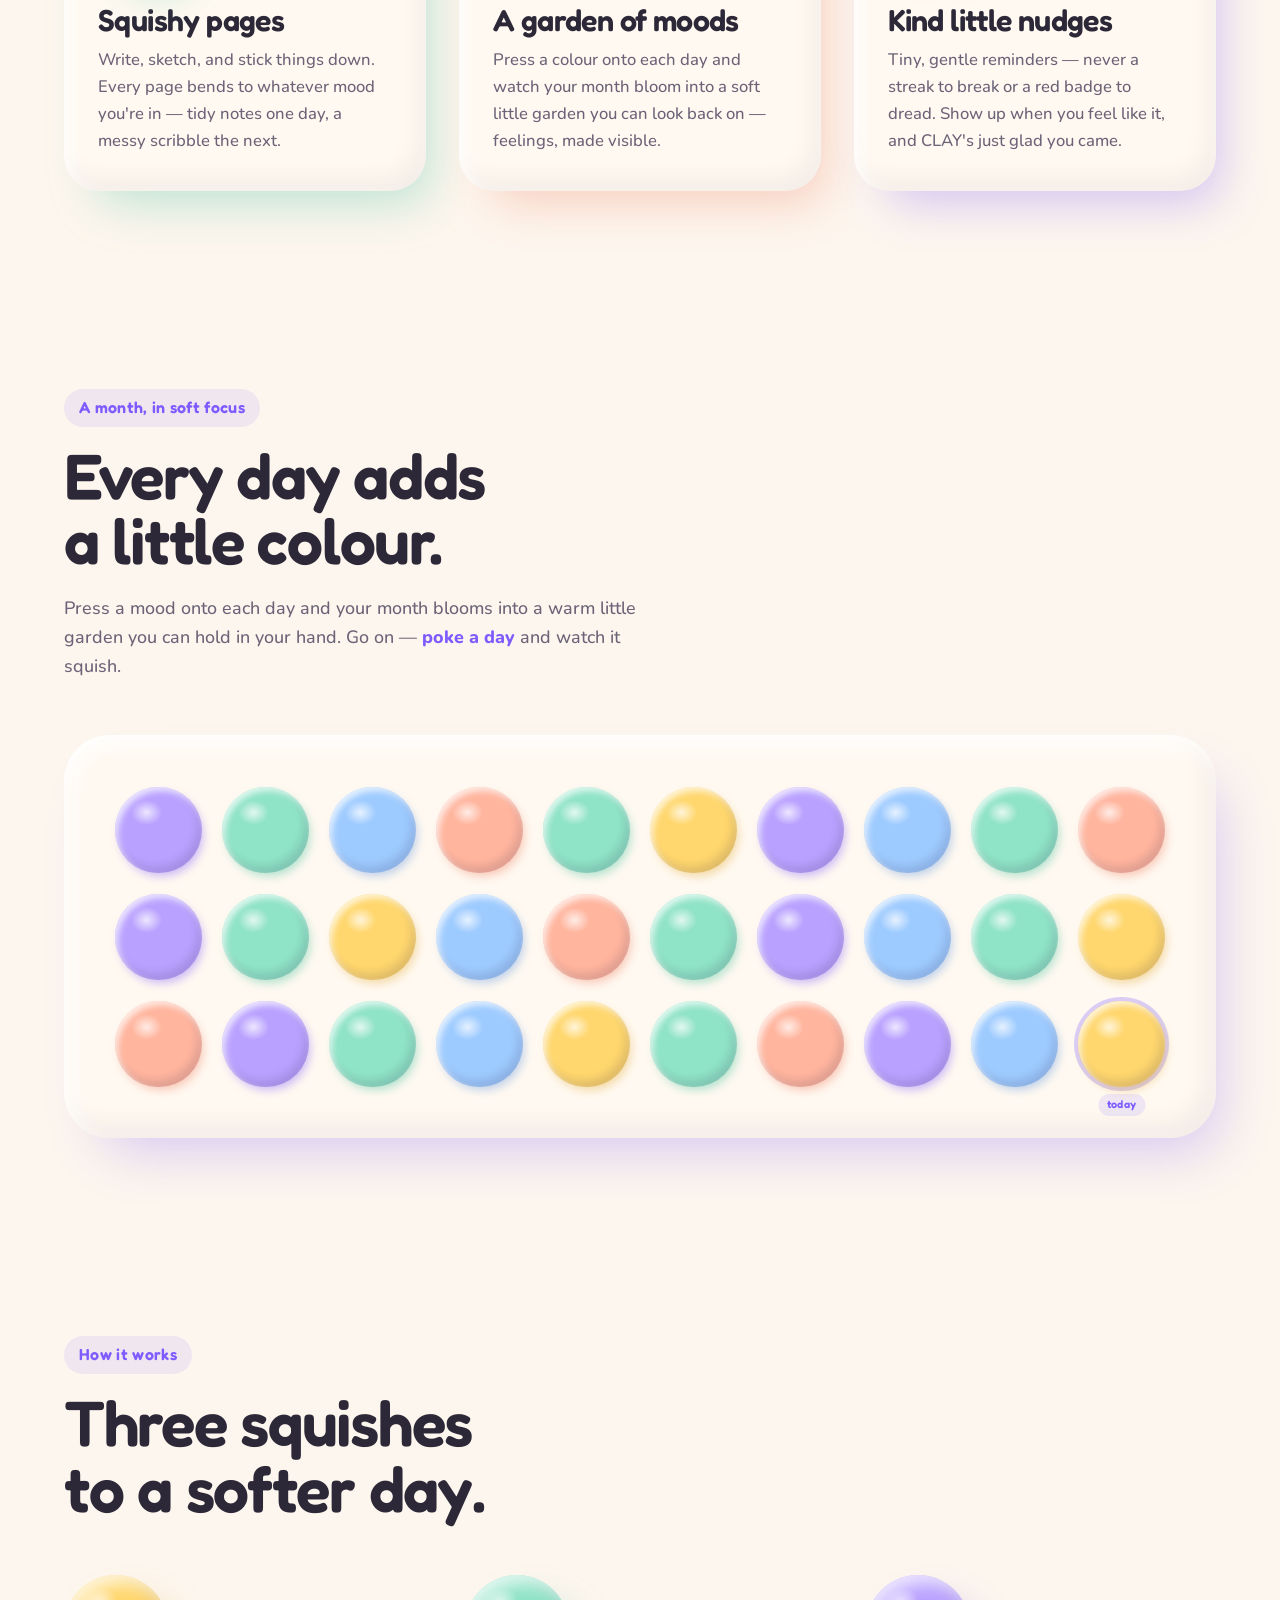
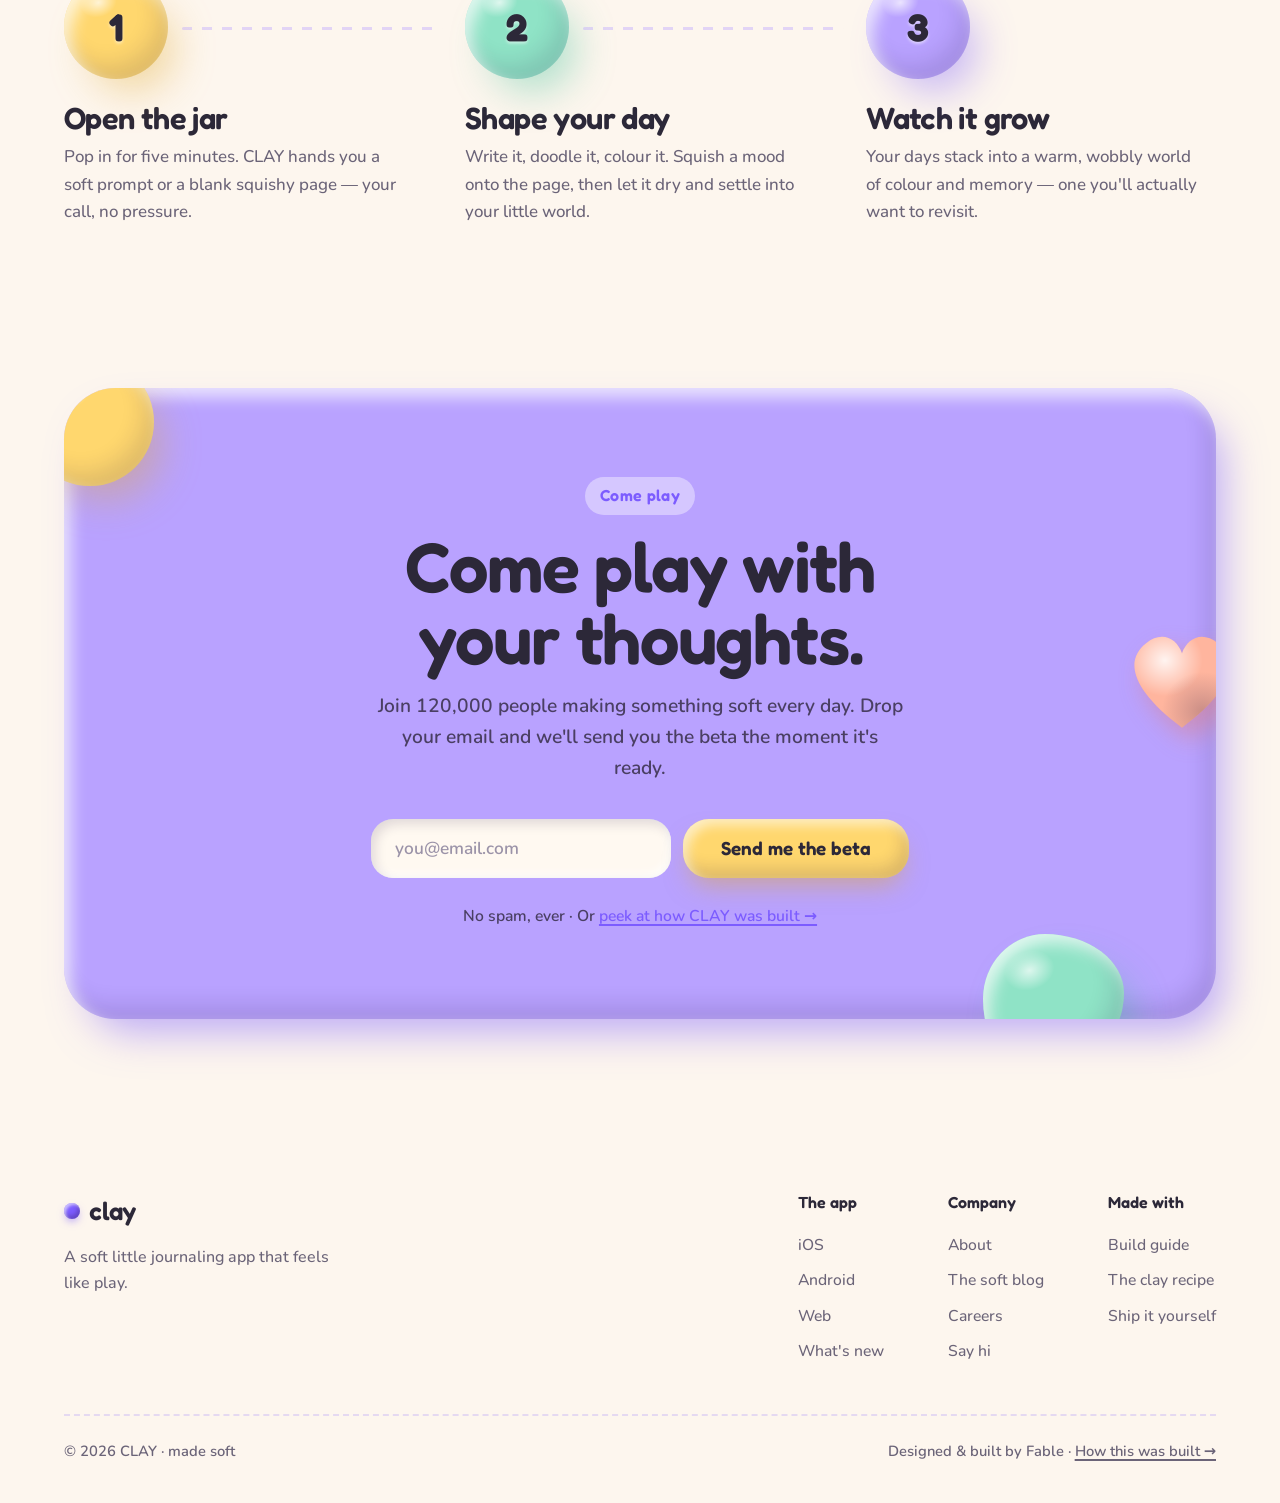
==== commit 99c23c85: "Add template README + MIT license" ====
--- a/index.html
+++ b/index.html
@@ -171,6 +171,51 @@
     </div>
   </section>
 
+  <section id="garden" class="garden-sec">
+    <div class="section-head">
+      <p class="kicker reveal">A month, in soft focus</p>
+      <h2 class="reveal">Every day adds<br>a little colour.</h2>
+      <p class="section-sub reveal">Press a mood onto each day and your month blooms into a warm little
+        garden you can hold in your hand. Go on — <b>poke a day</b> and watch it squish.</p>
+    </div>
+
+    <div class="garden-wrap">
+      <div class="garden" id="gardenGrid" role="img"
+           aria-label="A grid of thirty soft clay dots in candy pastels — one squishy mood for each day of the month.">
+        <span class="pip" style="--i:0"  aria-hidden="true"><span class="pip-bob"><span class="pip-clay t-lilac"></span></span></span>
+        <span class="pip" style="--i:1"  aria-hidden="true"><span class="pip-bob"><span class="pip-clay t-mint"></span></span></span>
+        <span class="pip" style="--i:2"  aria-hidden="true"><span class="pip-bob"><span class="pip-clay t-sky"></span></span></span>
+        <span class="pip" style="--i:3"  aria-hidden="true"><span class="pip-bob"><span class="pip-clay t-peach"></span></span></span>
+        <span class="pip" style="--i:4"  aria-hidden="true"><span class="pip-bob"><span class="pip-clay t-mint"></span></span></span>
+        <span class="pip" style="--i:5"  aria-hidden="true"><span class="pip-bob"><span class="pip-clay t-sun"></span></span></span>
+        <span class="pip" style="--i:6"  aria-hidden="true"><span class="pip-bob"><span class="pip-clay t-lilac"></span></span></span>
+        <span class="pip" style="--i:7"  aria-hidden="true"><span class="pip-bob"><span class="pip-clay t-sky"></span></span></span>
+        <span class="pip" style="--i:8"  aria-hidden="true"><span class="pip-bob"><span class="pip-clay t-mint"></span></span></span>
+        <span class="pip" style="--i:9"  aria-hidden="true"><span class="pip-bob"><span class="pip-clay t-peach"></span></span></span>
+        <span class="pip" style="--i:10" aria-hidden="true"><span class="pip-bob"><span class="pip-clay t-lilac"></span></span></span>
+        <span class="pip" style="--i:11" aria-hidden="true"><span class="pip-bob"><span class="pip-clay t-mint"></span></span></span>
+        <span class="pip" style="--i:12" aria-hidden="true"><span class="pip-bob"><span class="pip-clay t-sun"></span></span></span>
+        <span class="pip" style="--i:13" aria-hidden="true"><span class="pip-bob"><span class="pip-clay t-sky"></span></span></span>
+        <span class="pip" style="--i:14" aria-hidden="true"><span class="pip-bob"><span class="pip-clay t-peach"></span></span></span>
+        <span class="pip" style="--i:15" aria-hidden="true"><span class="pip-bob"><span class="pip-clay t-mint"></span></span></span>
+        <span class="pip" style="--i:16" aria-hidden="true"><span class="pip-bob"><span class="pip-clay t-lilac"></span></span></span>
+        <span class="pip" style="--i:17" aria-hidden="true"><span class="pip-bob"><span class="pip-clay t-sky"></span></span></span>
+        <span class="pip" style="--i:18" aria-hidden="true"><span class="pip-bob"><span class="pip-clay t-mint"></span></span></span>
+        <span class="pip" style="--i:19" aria-hidden="true"><span class="pip-bob"><span class="pip-clay t-sun"></span></span></span>
+        <span class="pip" style="--i:20" aria-hidden="true"><span class="pip-bob"><span class="pip-clay t-peach"></span></span></span>
+        <span class="pip" style="--i:21" aria-hidden="true"><span class="pip-bob"><span class="pip-clay t-lilac"></span></span></span>
+        <span class="pip" style="--i:22" aria-hidden="true"><span class="pip-bob"><span class="pip-clay t-mint"></span></span></span>
+        <span class="pip" style="--i:23" aria-hidden="true"><span class="pip-bob"><span class="pip-clay t-sky"></span></span></span>
+        <span class="pip" style="--i:24" aria-hidden="true"><span class="pip-bob"><span class="pip-clay t-sun"></span></span></span>
+        <span class="pip" style="--i:25" aria-hidden="true"><span class="pip-bob"><span class="pip-clay t-mint"></span></span></span>
+        <span class="pip" style="--i:26" aria-hidden="true"><span class="pip-bob"><span class="pip-clay t-peach"></span></span></span>
+        <span class="pip" style="--i:27" aria-hidden="true"><span class="pip-bob"><span class="pip-clay t-lilac"></span></span></span>
+        <span class="pip" style="--i:28" aria-hidden="true"><span class="pip-bob"><span class="pip-clay t-sky"></span></span></span>
+        <span class="pip pip-today" style="--i:29" aria-hidden="true"><span class="pip-bob"><span class="pip-clay t-sun"></span></span><span class="pip-label">today</span></span>
+      </div>
+    </div>
+  </section>
+
   <section id="how" class="how">
     <div class="section-head">
       <p class="kicker reveal">How it works</p>
--- a/styles.css
+++ b/styles.css
@@ -240,6 +240,7 @@
    SECTIONS
    ============================================================ */
 section{padding:clamp(72px,11vh,150px) clamp(18px,5vw,64px)}
+section[id]{scroll-margin-top:96px}   /* keep headings clear of the fixed nav on anchor jumps */
 .section-head{max-width:var(--max);margin:0 auto 3.4rem}
 .kicker{display:inline-block;font-family:"Fredoka",system-ui,sans-serif;font-weight:600;
   color:var(--grape);font-size:1rem;letter-spacing:.02em;margin-bottom:1rem;
@@ -275,6 +276,60 @@
 .card-icon>.svg-clay{width:100%;height:100%}
 .card h3{font-size:clamp(1.5rem,2.4vw,1.9rem);margin-bottom:.7rem}
 .card p{color:var(--ink-soft);font-size:1.04rem}
+
+/* ---------- mood garden (interactive centerpiece) ---------- */
+.garden-sec{position:relative}
+.garden-sec .section-sub b{color:var(--grape);font-weight:800}
+.garden-wrap{max-width:var(--max);margin:0 auto}
+.garden{
+  display:grid;grid-template-columns:repeat(10,1fr);gap:clamp(12px,1.6vw,22px);
+  background:var(--cream-2);border-radius:clamp(28px,3.6vw,46px);
+  padding:clamp(26px,4vw,54px);
+  box-shadow:
+    20px 30px 56px -20px rgba(124,92,255,.32),
+    inset 7px 9px 20px rgba(255,255,255,.92),
+    inset -9px -13px 26px rgba(38,20,64,.06);
+}
+.pip{position:relative;aspect-ratio:1;cursor:pointer;
+  touch-action:manipulation;-webkit-tap-highlight-color:transparent}
+.pip-bob,.pip-clay{display:block;width:100%;height:100%}
+.pip-bob{animation:pipBob 3.8s var(--ease) infinite;animation-delay:calc(var(--i,0) * -0.213s)}
+.pip:nth-child(3n) .pip-bob{animation-duration:4.6s}
+.pip:nth-child(4n) .pip-bob{animation-duration:3.1s}
+.pip:nth-child(5n) .pip-bob{animation-duration:5.1s}
+.pip-clay{position:relative;border-radius:50%;background:var(--tone,var(--lilac));
+  box-shadow:
+    3px 5px 10px -2px var(--sh,rgba(124,92,255,.4)),
+    inset 3px 4px 6px var(--clay-hi),
+    inset -4px -6px 9px var(--clay-lo);
+  transition:filter .3s var(--ease)}
+.pip-clay::before{content:"";position:absolute;top:15%;left:18%;width:36%;height:30%;border-radius:50%;
+  background:radial-gradient(closest-side,rgba(255,255,255,.92),rgba(255,255,255,0));opacity:.8;pointer-events:none}
+.pip:hover .pip-clay{filter:brightness(1.06) saturate(1.08)}
+/* a poked day springs with a squash-and-stretch, just like the hero shapes */
+.pip-clay.squish{animation:pipSquish .56s var(--bounce)}
+@keyframes pipBob{0%,100%{transform:translateY(0)}50%{transform:translateY(-9px)}}
+@keyframes pipSquish{
+  0%{transform:scale(1,1)}
+  22%{transform:scale(1.2,.8)}
+  52%{transform:scale(.87,1.15)}
+  76%{transform:scale(1.06,.96)}
+  100%{transform:scale(1,1)}
+}
+/* the current day wears a soft grape ring + a tiny label */
+.pip-today .pip-clay{box-shadow:
+  3px 5px 10px -2px var(--sh),
+  inset 3px 4px 6px var(--clay-hi),
+  inset -4px -6px 9px var(--clay-lo),
+  0 0 0 4px rgba(124,92,255,.28)}
+.pip-label{position:absolute;left:50%;top:calc(100% + 7px);transform:translateX(-50%);
+  font-family:"Fredoka",system-ui,sans-serif;font-weight:600;font-size:.68rem;letter-spacing:.02em;
+  color:var(--grape);background:rgba(124,92,255,.12);padding:2px 9px;border-radius:999px;white-space:nowrap;pointer-events:none}
+/* bloom-in on scroll — JS-gated hide, staggered by --i, springs into place */
+.js #gardenGrid .pip{opacity:0;transform:scale(.4)}
+#gardenGrid.in .pip{opacity:1;transform:none;
+  transition:opacity .5s var(--ease),transform .62s var(--bounce);
+  transition-delay:calc(var(--i,0) * 22ms)}
 
 /* ---------- how it works ---------- */
 .how{position:relative}
@@ -408,6 +463,9 @@
   .steps{grid-template-columns:1fr;gap:36px}
   .step::after{display:none}
 }
+@media(max-width:760px){
+  .garden{grid-template-columns:repeat(6,1fr)}
+}
 @media(max-width:640px){
   .cards{grid-template-columns:1fr;max-width:440px}
   .hero-play{height:340px}
@@ -427,4 +485,8 @@
   .poke-hint{display:none!important}   /* poke does nothing under reduced motion — don't advertise it */
   .shape{cursor:default}
   .sticker-track,.scroll-cue span{animation:none!important}
-}
+  .pip-bob,.pip-clay.squish{animation:none!important}
+  .js #gardenGrid .pip,#gardenGrid .pip{opacity:1!important;transform:none!important}
+  .pip{cursor:default}
+  .garden-sec .section-sub b{color:var(--ink)}   /* stop advertising the poke */
+}
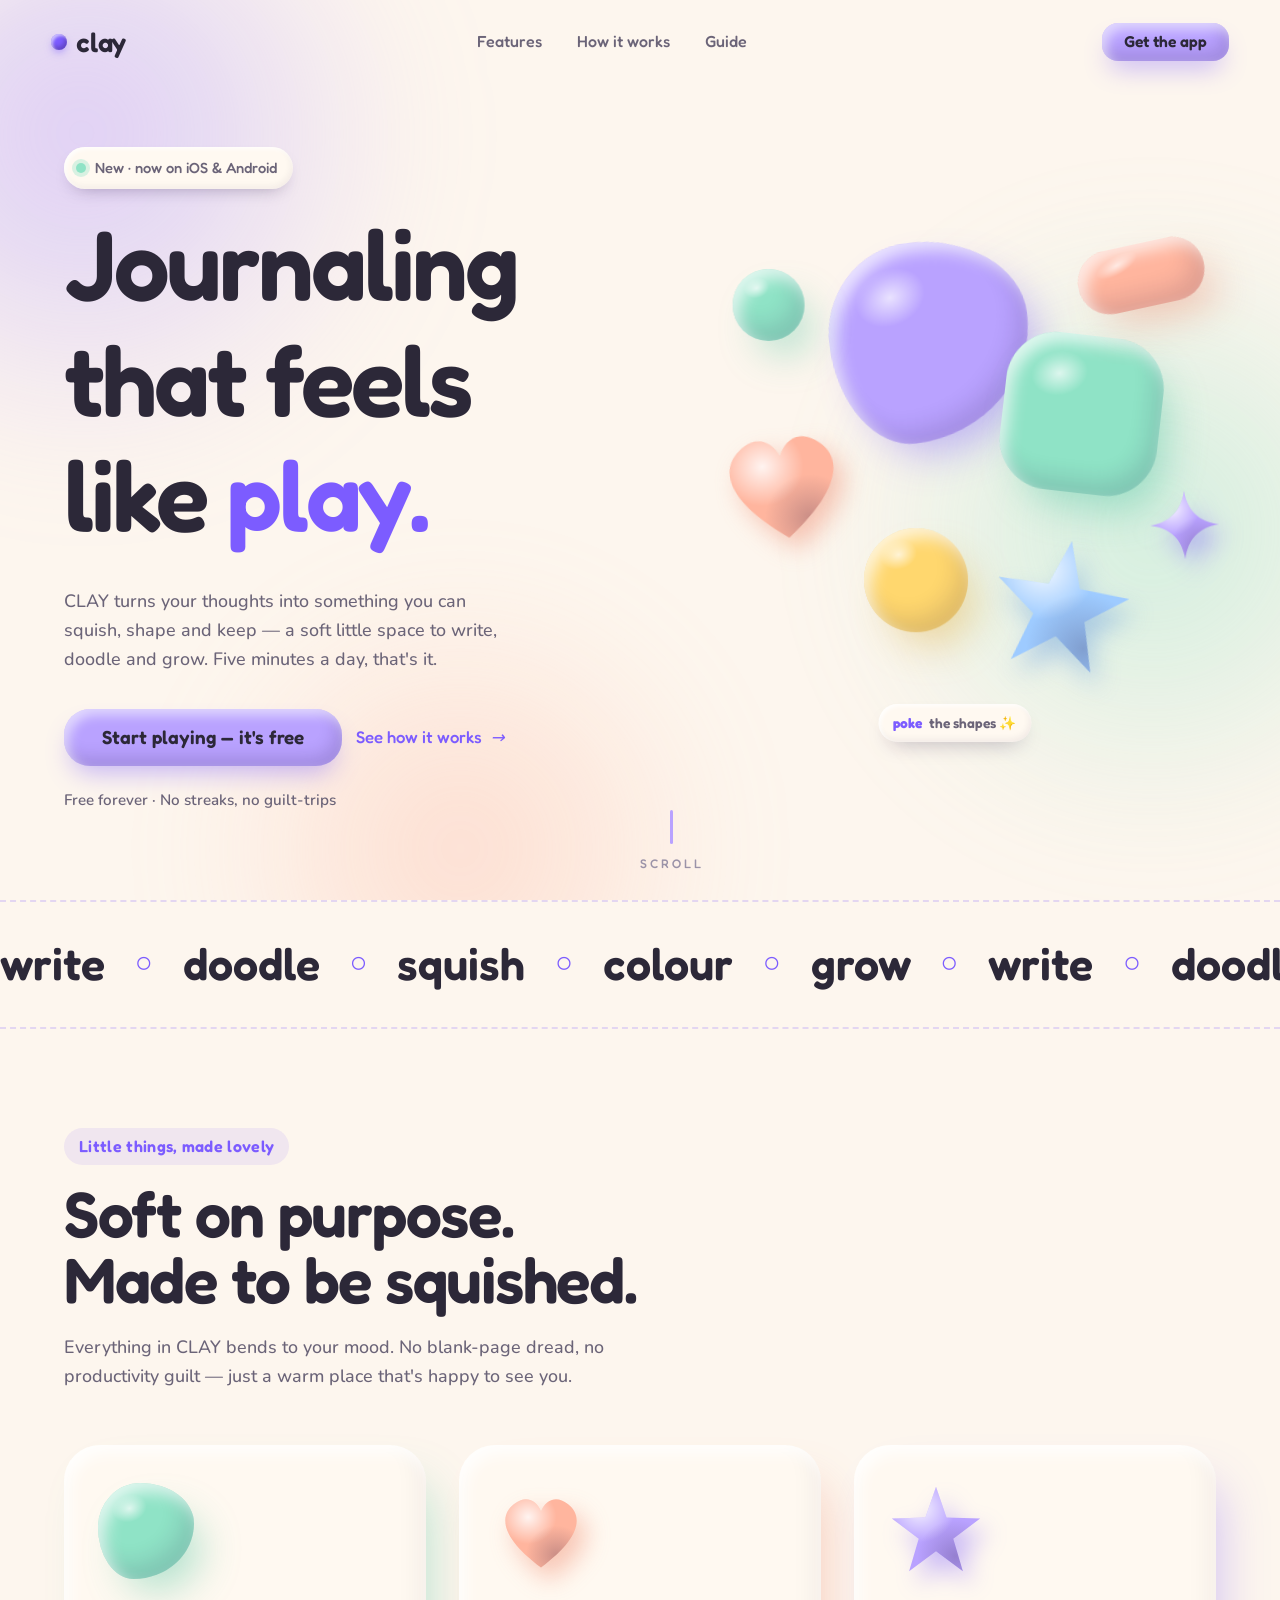
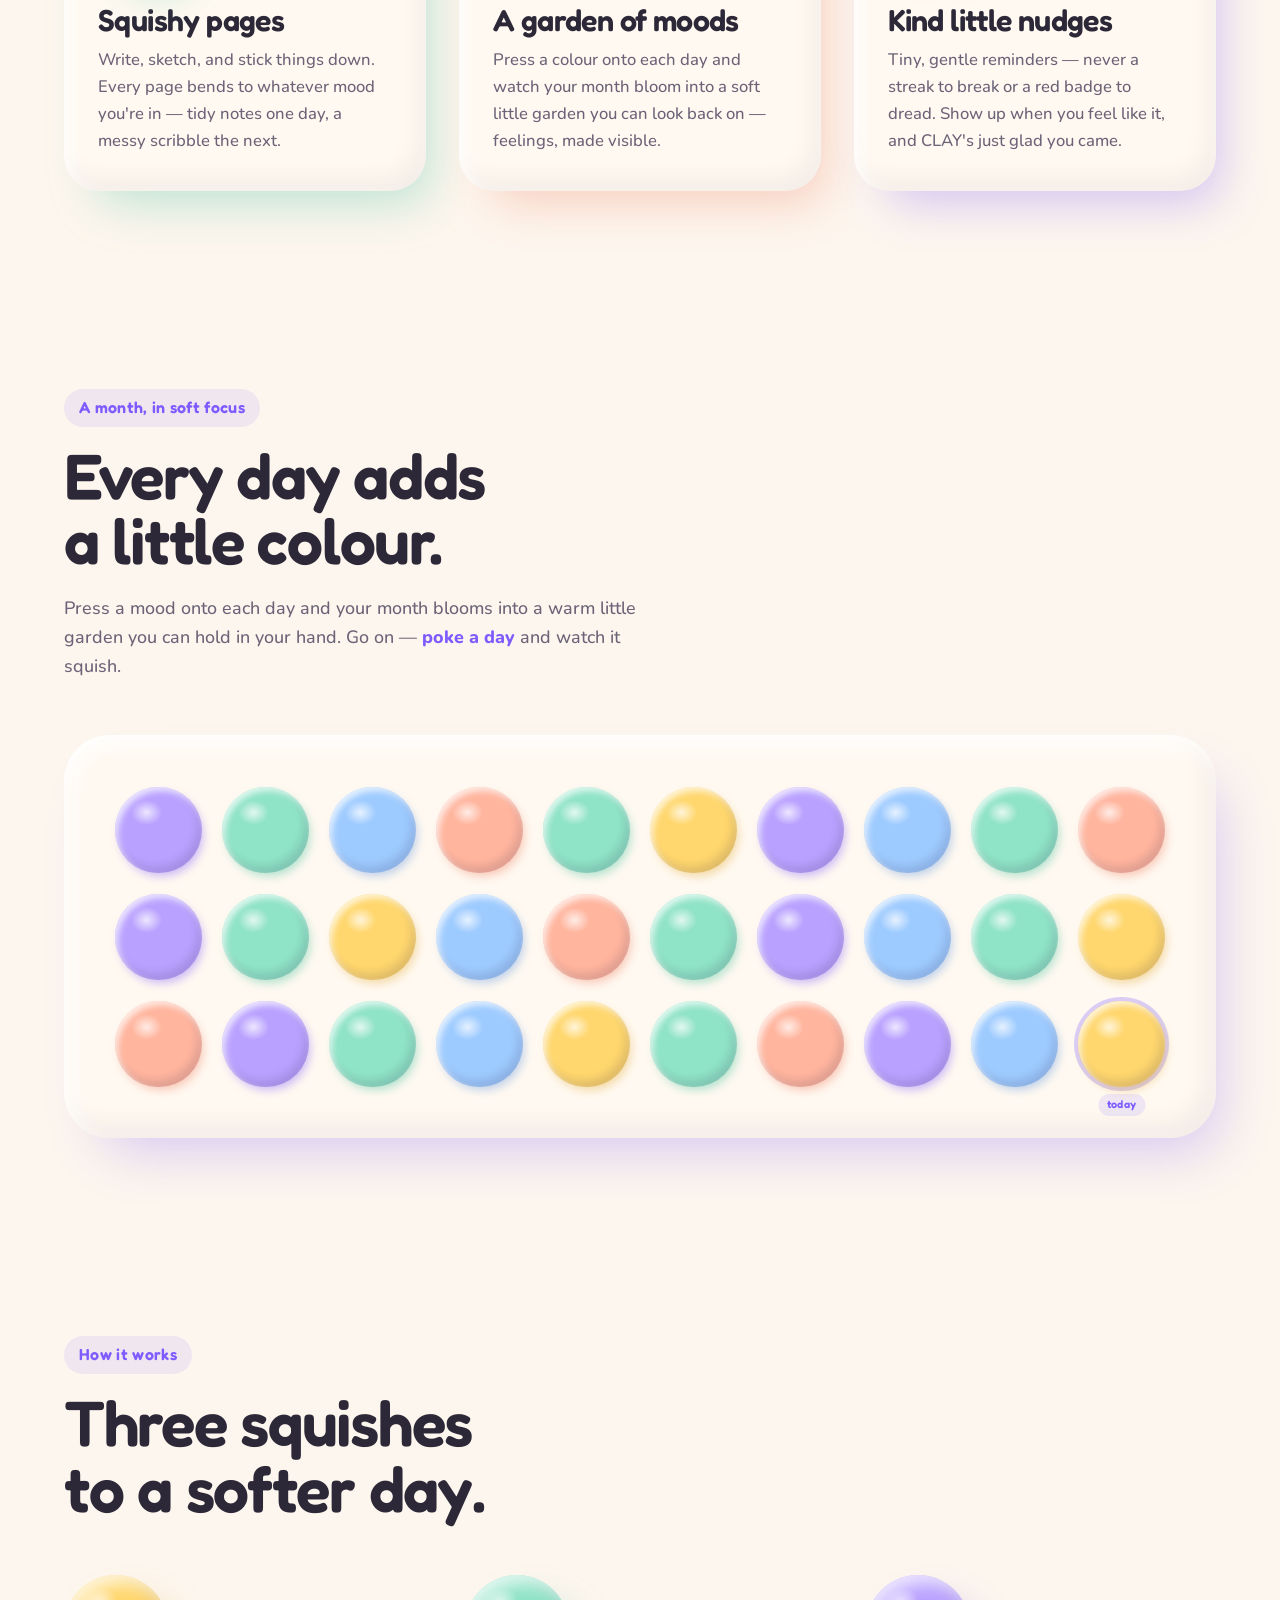
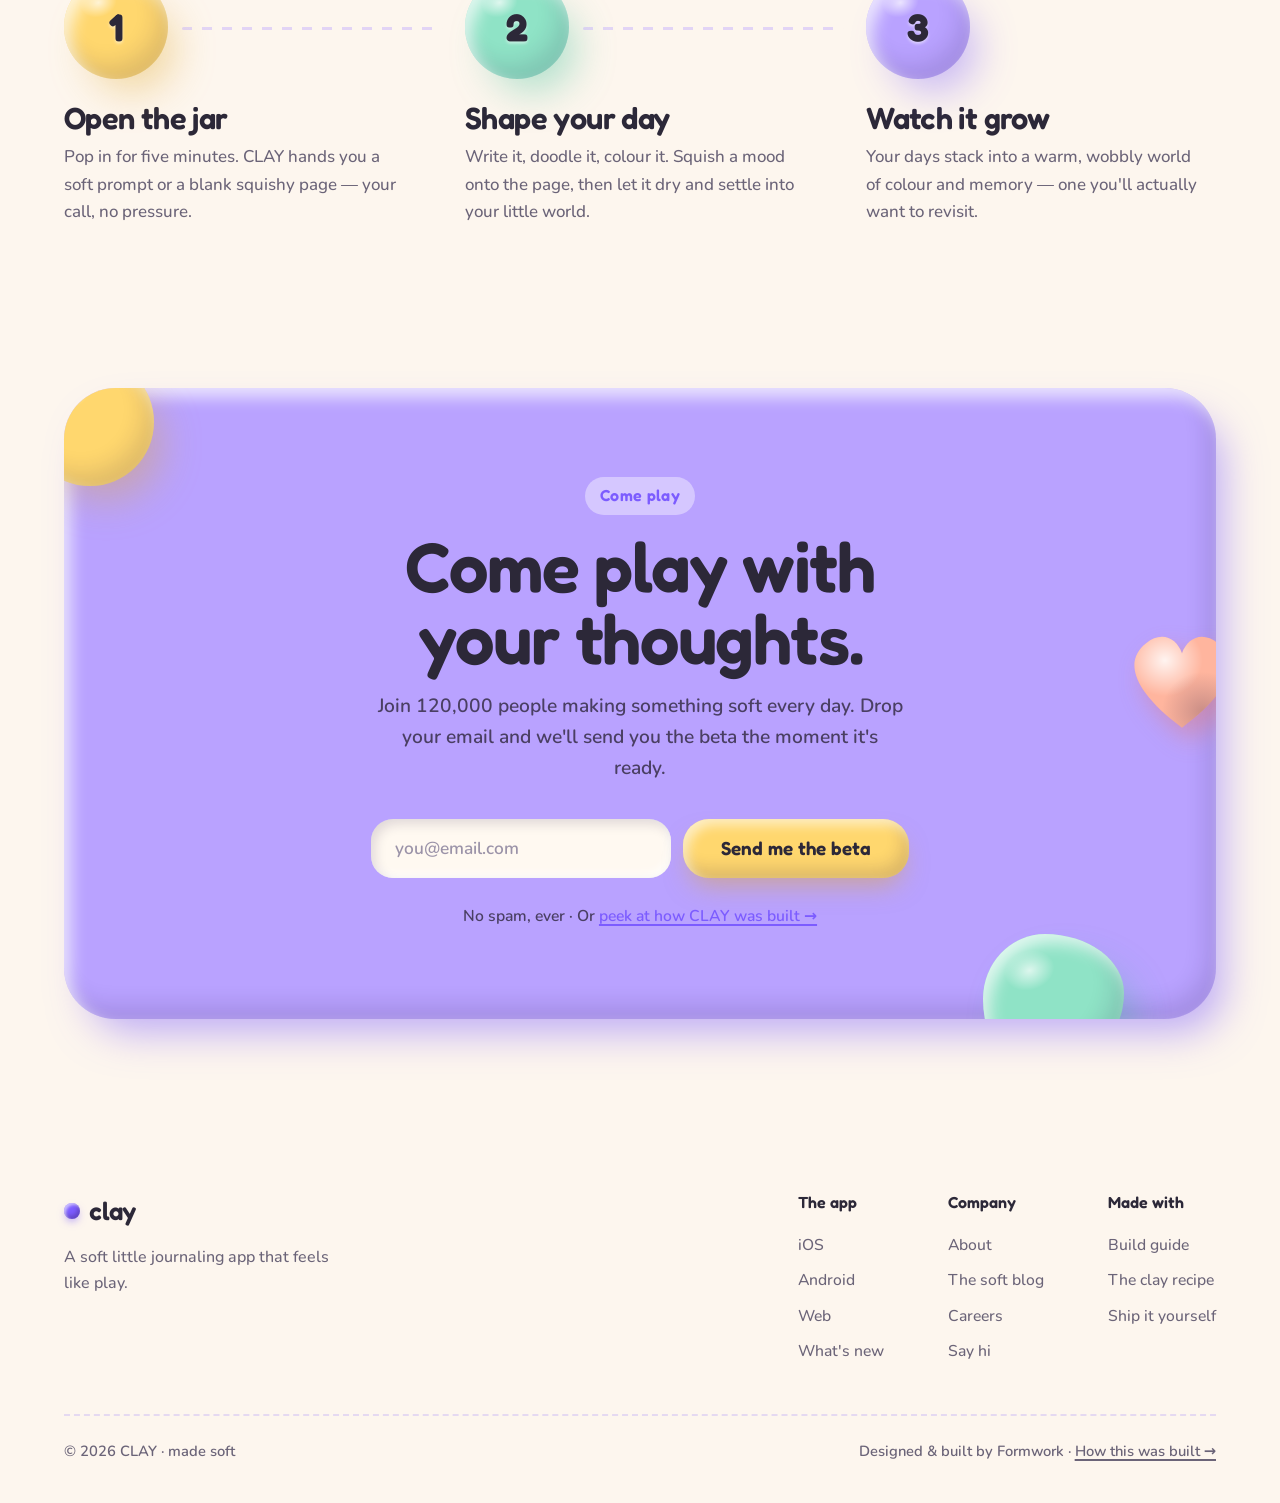
==== commit f85b759d: "Rebrand collection to FORMWORK" ====
--- a/index.html
+++ b/index.html
@@ -305,7 +305,7 @@
   </div>
   <div class="footer-bottom">
     <span>© 2026 CLAY · made soft</span>
-    <span>Designed &amp; built by Fable · <a href="./guide/">How this was built →</a></span>
+    <span>Designed &amp; built by Formwork · <a href="./guide/">How this was built →</a></span>
   </div>
 </footer>
 
